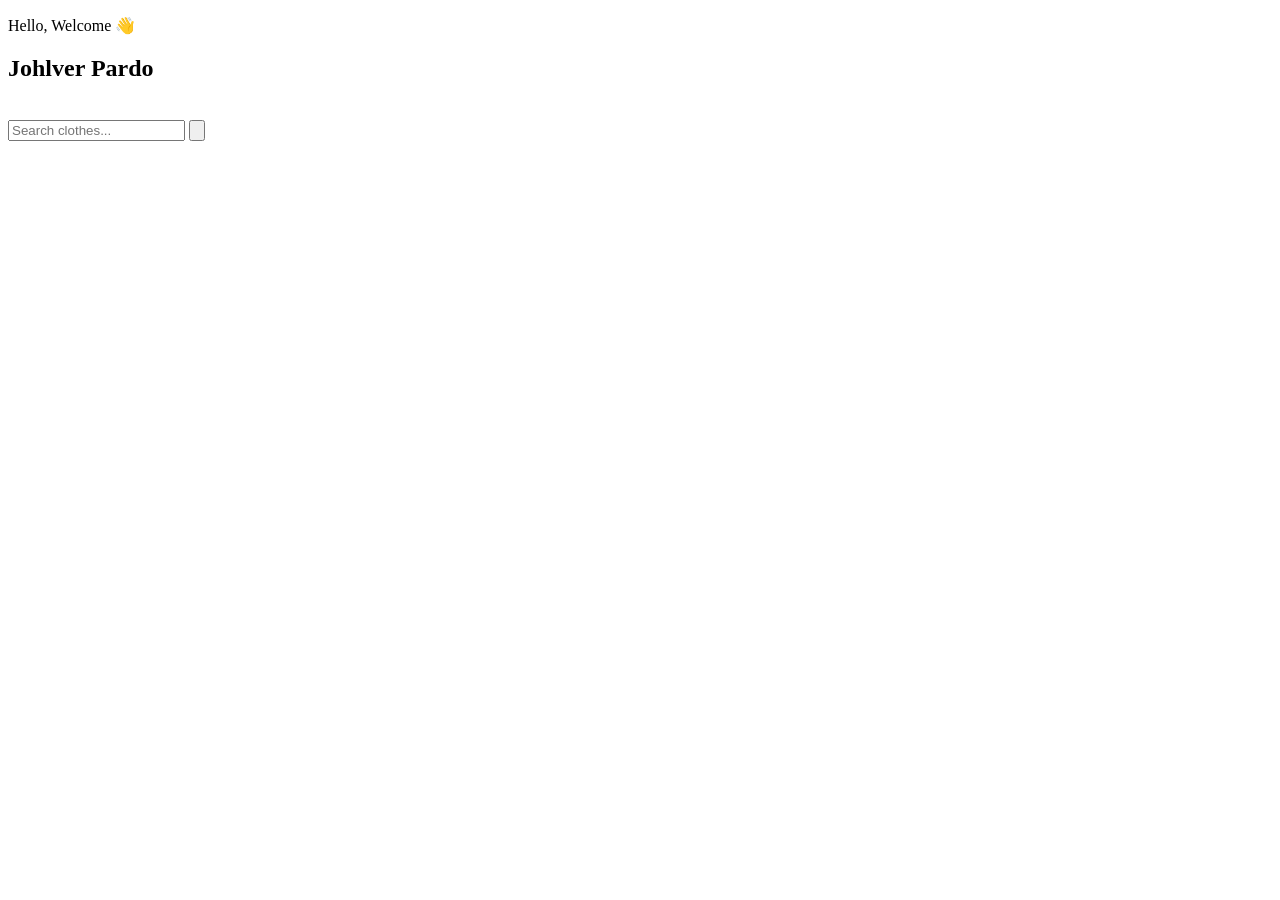
==== index.html @ 39182225 "feat: :sparkles: tarea bienvenida y barra de busqueda realiazada" ====
<!DOCTYPE html>
<html lang="en">
<head>
    <meta charset="UTF-8">
    <meta name="viewport" content="width=device-width, initial-scale=1.0">
    <title>Fashion App</title>
    <link rel="stylesheet" href="/css/style.css">
</head>
<body>

    <div class="container">
    <header>
    <div class="bienvenida">
        <p>Hello, Welcome 👋</p>
        <h2>Johlver Pardo</h2>
    </div>

    <img src="" class="perfil">

    </header>
    <div class="buscar">
        <input type="text" placeholder="Search clothes...">
        <button class="filtrar">
        <img src="/storage/img/Main Icon.png" alt="">
        </button>
    </div>
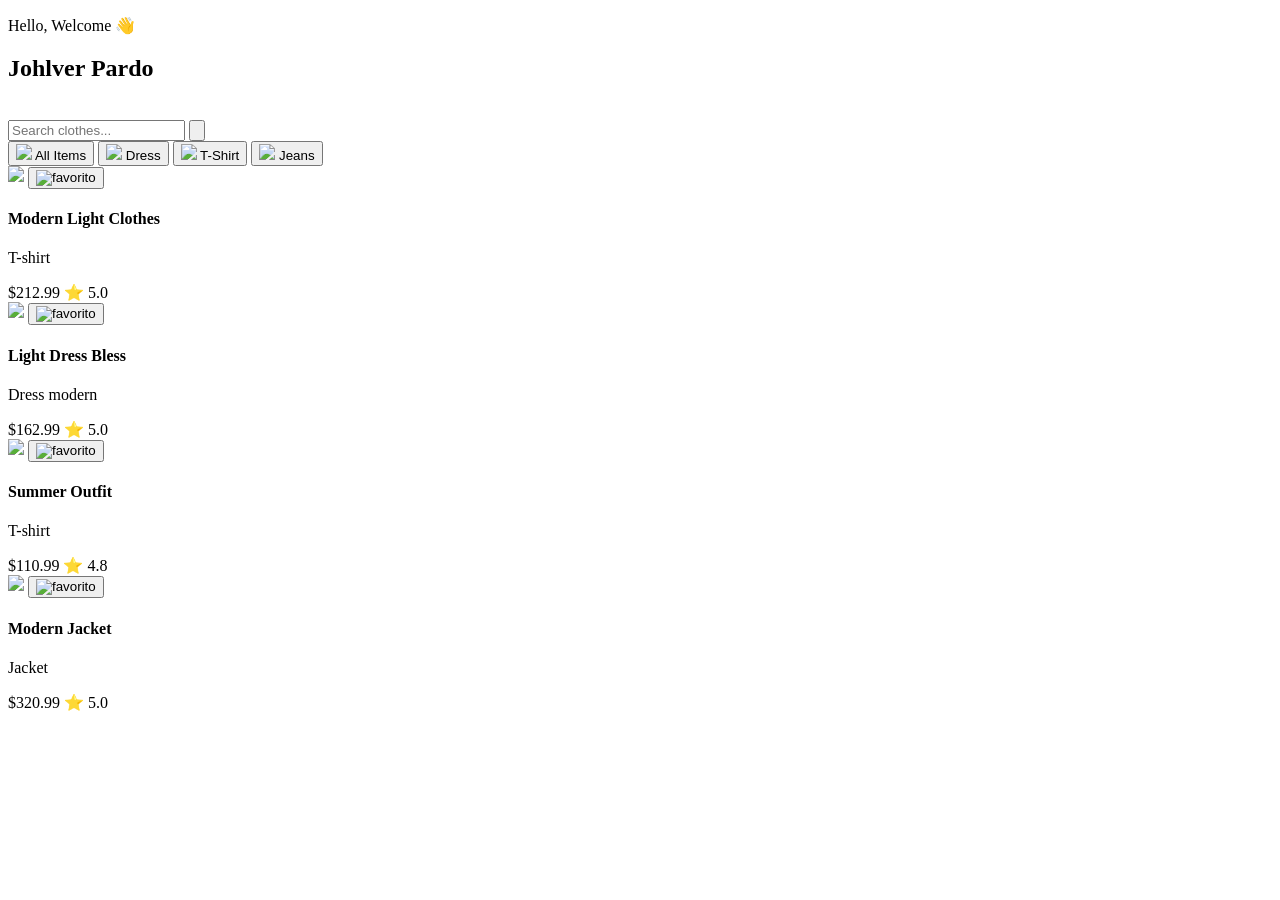
==== commit a616b1a8: "feat: :sparkles: se agrego categorias y precios" ====
--- a/index.html
+++ b/index.html
@@ -23,4 +23,75 @@
         <button class="filtrar">
         <img src="/storage/img/Main Icon.png" alt="">
         </button>
+    </div>
+     <div class="categorias">
+        <button class="active">
+        <img src="/storage/img/Default Icon.png">
+        All Items
+        </button>
+        <button>
+        <img src="/storage/img/Default Icon (1).png">
+        Dress
+        </button>
+        <button>
+        <img src="/storage/img/Default Icon (2).png">
+        T-Shirt
+        </button>
+        <button>
+        <img src="/storage/img/Default Icon (3).png">
+        Jeans
+        </button>
+    </div>
+    <div class="products">
+
+    <div class="card">
+    <img src="/storage/img/Library=Product1.png">
+    <button class="corazon">
+        <img src="/storage/img/Type=outline, Library=heart.png" alt="favorito">
+    </button>
+    <h4>Modern Light Clothes</h4>
+    <p class="type">T-shirt</p>
+
+    <div class="price">
+
+    <span>$212.99</span>
+    <span class="rating">⭐ 5.0</span>
+    </div>
+    </div>
+    <div class="card">
+    <img src="/storage/img/Library=Product2.png">
+    <button class="corazon">
+        <img src="/storage/img/Type=outline, Library=heart.png" alt="favorito">
+    </button>
+    <h4>Light Dress Bless</h4>
+    <p class="type">Dress modern</p>
+    <div class="price">
+    <span>$162.99</span>
+    <span class="rating">⭐ 5.0</span>
+    </div>
+    </div>
+    <div class="card">
+    <img src="/storage/img/Library=Product3.png">
+    <button class="corazon">
+        <img src="/storage/img/Type=outline, Library=heart.png" alt="favorito">
+    </button>
+    <h4>Summer Outfit</h4>
+    <p class="type">T-shirt</p>
+    <div class="price">
+    <span>$110.99</span>
+    <span class="rating">⭐ 4.8</span>
+    </div>
+    </div>
+    <div class="card">
+    <img src="/storage/img/Library=Product4.png">
+    <button class="corazon">
+        <img src="/storage/img/Type=outline, Library=heart.png" alt="favorito">
+    </button>
+    <h4>Modern Jacket</h4>
+    <p class="type">Jacket</p>
+    <div class="price">
+    <span>$320.99</span>
+    <span class="rating">⭐ 5.0</span>
+    </div>
+    </div>
     </div>
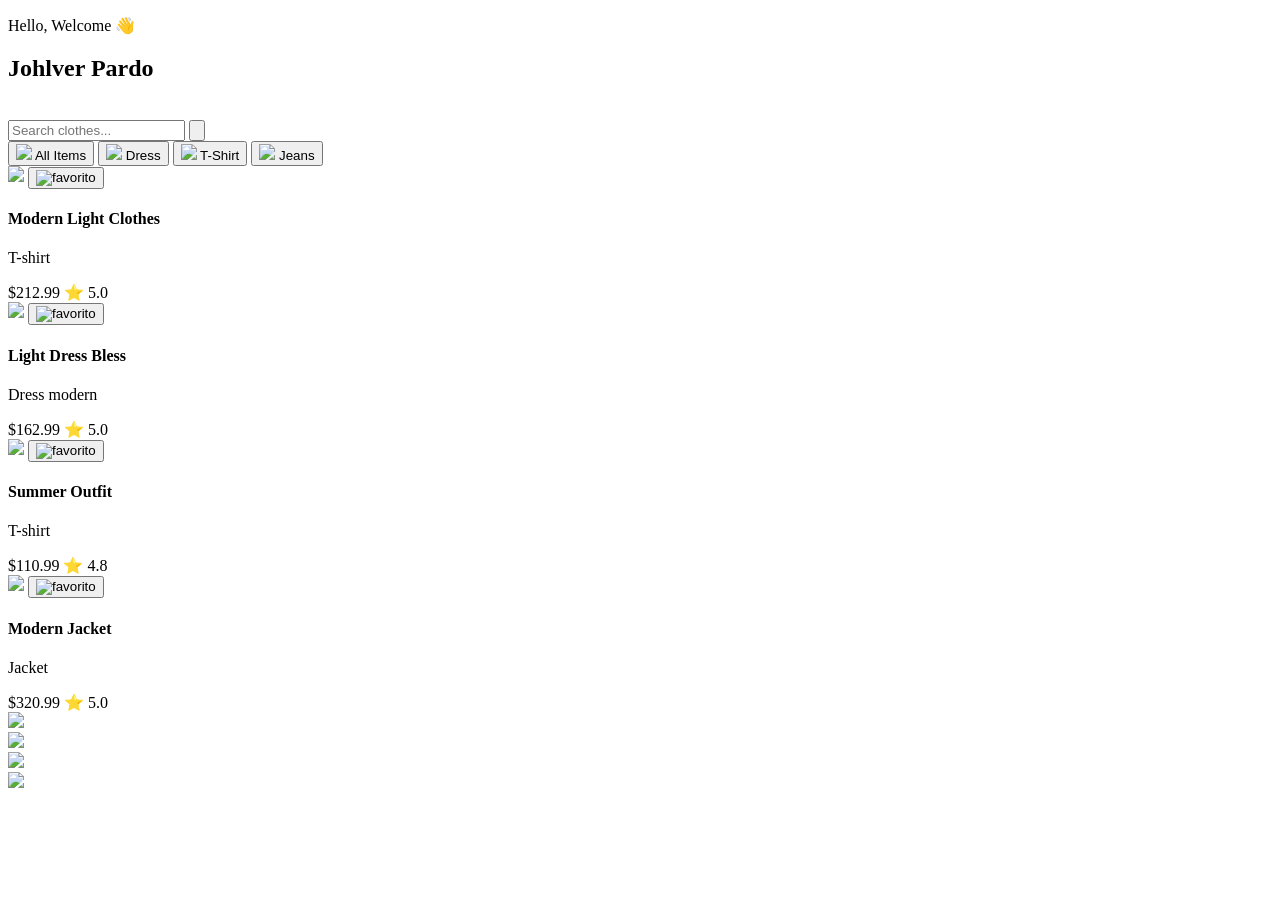
==== commit 1ce4559b: "feat: :sparkles: se agrego la barra inferior" ====
--- a/index.html
+++ b/index.html
@@ -94,4 +94,21 @@
     <span class="rating">⭐ 5.0</span>
     </div>
     </div>
-    </div>+    </div>
+    <nav class="iconos">
+    <div class="icon">
+    <img src="/storage/img/Type=outline, Library=home-2.png">
+    </div>
+    <div class="icon">
+    <img src="/storage/img/Type=outline, Library=shopping-bag.png">
+    </div>
+    <div class="icon">
+    <img src="/storage/img/Type=outline, Library=heart.png">
+    </div>
+    <div class="icon">
+    <img src="/storage/img/Type=outline, Library=profile.png">
+    </div>
+    </nav>
+    </div>
+</body>
+</html>
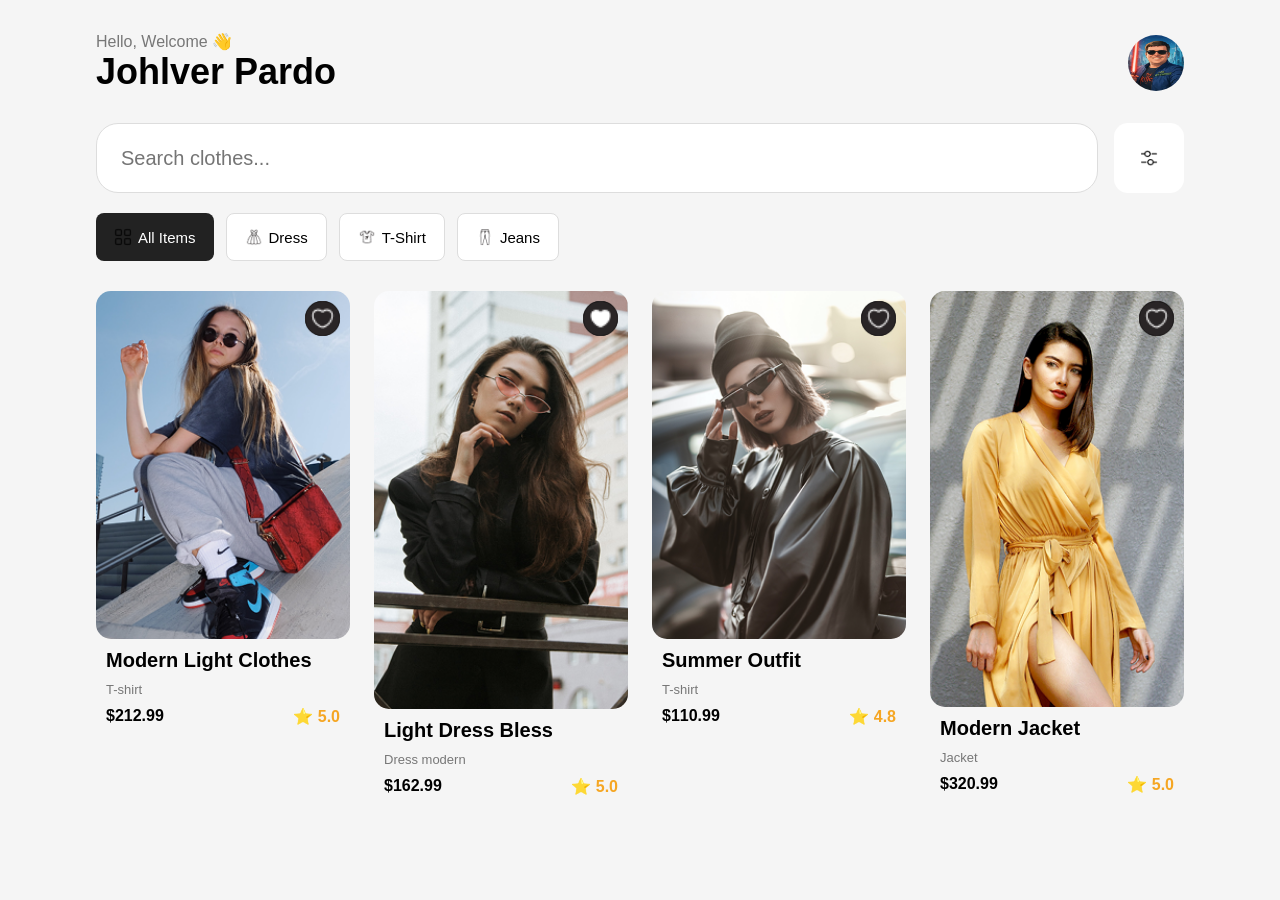
==== commit f390d624: "feat: :sparkles: se agrego detail" ====
--- a/index.html
+++ b/index.html
@@ -15,7 +15,7 @@
         <h2>Johlver Pardo</h2>
     </div>
 
-    <img src="" class="perfil">
+    <img src="/storage/img/jolhver.webp" class="perfil">
 
     </header>
     <div class="buscar">
@@ -47,7 +47,7 @@
     <div class="card">
     <img src="/storage/img/Library=Product1.png">
     <button class="corazon">
-        <img src="/storage/img/Type=outline, Library=heart.png" alt="favorito">
+    <img src="/storage/img/heart.png" alt="favorite">
     </button>
     <h4>Modern Light Clothes</h4>
     <p class="type">T-shirt</p>
@@ -61,7 +61,7 @@
     <div class="card">
     <img src="/storage/img/Library=Product2.png">
     <button class="corazon">
-        <img src="/storage/img/Type=outline, Library=heart.png" alt="favorito">
+    <img src="/storage/img/heart (2).png" alt="favorite">
     </button>
     <h4>Light Dress Bless</h4>
     <p class="type">Dress modern</p>
@@ -73,7 +73,7 @@
     <div class="card">
     <img src="/storage/img/Library=Product3.png">
     <button class="corazon">
-        <img src="/storage/img/Type=outline, Library=heart.png" alt="favorito">
+    <img src="/storage/img/heart.png" alt="favorite">
     </button>
     <h4>Summer Outfit</h4>
     <p class="type">T-shirt</p>
@@ -85,7 +85,7 @@
     <div class="card">
     <img src="/storage/img/Library=Product4.png">
     <button class="corazon">
-        <img src="/storage/img/Type=outline, Library=heart.png" alt="favorito">
+    <img src="/storage/img/heart.png" alt="favorite">
     </button>
     <h4>Modern Jacket</h4>
     <p class="type">Jacket</p>
--- a/css/style.css
+++ b/css/style.css
@@ -0,0 +1,355 @@
+*{
+margin:0;
+padding:0;
+box-sizing:border-box;
+font-family:Arial, Helvetica, sans-serif;
+}
+
+body{
+background:#f5f5f5;
+}
+
+/* CONTENEDOR PRINCIPAL */
+
+.container{
+width:90%;
+max-width:1200px;
+margin:40px auto;
+}
+
+/* HEADER */
+
+header{
+display:flex;
+justify-content:space-between;
+align-items:center;
+margin-bottom:30px;
+}
+
+.bienvenida p{
+color:#777;
+font-size:14px;
+}
+
+.perfil{
+width:50px;
+height:50px;
+border-radius:50%;
+}
+
+/* BUSCADOR */
+
+.buscar{
+display:flex;
+gap:10px;
+margin-bottom:20px;
+}
+
+.buscar input{
+flex:1;
+padding:12px;
+border:1px solid #ddd;
+border-radius:8px;
+font-size:14px;
+}
+
+.filtrar{
+width:40px;
+height:40px;
+border:none;
+border-radius:8px;
+background-color: #fff;
+display:flex;
+align-items:center;
+justify-content:center;
+cursor:pointer;
+}
+
+.filtrar img{
+width:18px;
+height:18px;
+filter:invert(1);
+}
+.categorias{
+display:flex;
+gap:12px;
+margin-bottom:30px;
+flex-wrap:wrap;
+}
+
+.categorias button{
+display:flex;
+align-items:center;
+gap:6px;
+
+padding:8px 12px;
+
+border:1px solid #ddd;
+background:white;
+border-radius:8px;
+
+cursor:pointer;
+font-size:14px;
+}
+
+.categorias button img{
+width:18px;
+height:18px;
+object-fit:contain;
+}
+
+.categorias .active{
+background:#222;
+color:white;
+border:none;
+}
+
+.categorias .active img{
+filter:invert(1);
+}
+
+/* PRODUCTOS */
+
+.products{
+display:grid;
+grid-template-columns:repeat(2,1fr);
+gap:20px;
+}
+
+
+/* TARJETA DEL PRODUCTO */
+.card {
+  position: relative;
+}
+
+/* BOTON CORAZON */
+.corazon {
+  position: absolute;
+  top: 10px;
+  right: 10px;
+  width: 35px;
+  height: 35px;
+  border: none;
+  border-radius: 50%;
+  background: black;
+  display: flex;
+  justify-content: center;
+  align-items: center;
+  cursor: pointer;
+}
+
+/* IMAGEN DEL CORAZON */
+.corazon img {
+  width: 16px;
+  height: 16px;
+}
+.card img{
+width:100%;
+height:auto;       
+border-radius:15px;
+display:block;
+}
+
+.card h4{
+margin:10px;
+font-size:16px;
+}
+
+.type{
+margin:0 10px;
+font-size:13px;
+color:#777;
+}
+
+.price{
+display:flex;
+justify-content:space-between;
+margin:10px;
+font-weight:bold;
+}
+
+.rating{
+color:#f5a623;
+}
+
+/* ICONOS ABAJO */
+
+.iconos{
+position:fixed;
+bottom:20px;
+left:50%;
+transform:translateX(-50%);
+width:90%;
+max-width:360px;
+background:#1e1e1e;
+border-radius:24px;
+display:flex;
+justify-content:space-around;
+padding:14px 0;
+color:#fff;
+font-size:20px;
+}
+
+.icono img{
+color:#fff;
+text-decoration:none;
+}
+@media (min-width:768px){
+
+.container{
+max-width:900px;
+margin:auto;
+padding:28px;
+}
+
+/* HEADER */
+
+.bienvenida h2{
+font-size:32px;
+}
+
+.bienvenida p{
+font-size:15px;
+}
+
+.perfil{
+width:56px;
+height:56px;
+}
+
+/* BUSQUEDA */
+
+.buscar{
+display:flex;
+gap:16px;
+width:100%;
+}
+
+.buscar input{
+flex:1;
+height:60px;
+font-size:18px;
+padding:0 20px;
+border-radius:18px;
+}
+
+.filtrar{
+width:64px;
+height:60px;
+border-radius:14px;
+}
+
+/* CATEGORIAS */
+
+.categorias{
+gap:12px;
+flex-wrap:wrap;
+}
+
+.categorias button{
+min-height:46px;
+padding:0 16px;
+font-size:15px;
+}
+
+/* PRODUCTOS */
+
+.products{
+grid-template-columns:repeat(2,1fr);
+gap:24px 20px;
+}
+
+.card h4{
+font-size:22px;
+}
+
+.type{
+font-size:14px;
+}
+
+.price,
+.rating{
+font-size:18px;
+}
+
+}
+
+
+
+/* ========================= */
+/* COMPUTADOR */
+/* ========================= */
+
+@media (min-width:1024px){
+
+.container{
+max-width:1200px;
+margin:auto;
+padding:32px;
+}
+
+/* HEADER */
+
+.bienvenida h2{
+font-size:36px;
+}
+
+.bienvenida p{
+font-size:16px;
+}
+
+/* BUSQUEDA EXPANDIDA */
+
+.buscar{
+width:100%;
+max-width:1100px;   /* hace que la barra se expanda */
+margin-top:10px;
+}
+
+.buscar input{
+flex:1;
+height:70px;       /* más grande como antes */
+font-size:20px;
+padding:0 24px;
+border-radius:22px;
+}
+
+.filtrar{
+width:70px;
+height:70px;
+}
+
+/* CATEGORIAS */
+
+.categorias button{
+min-height:48px;
+padding:0 18px;
+}
+
+/* PRODUCTOS */
+
+.products{
+grid-template-columns:repeat(4,1fr);
+gap:24px;
+}
+
+.card h4{
+font-size:20px;
+}
+
+.type{
+font-size:13px;
+}
+
+.price,
+.rating{
+font-size:16px;
+}
+
+/* OCULTAR MENU INFERIOR EN PC */
+
+.iconos{
+display:none;
+}
+
+}
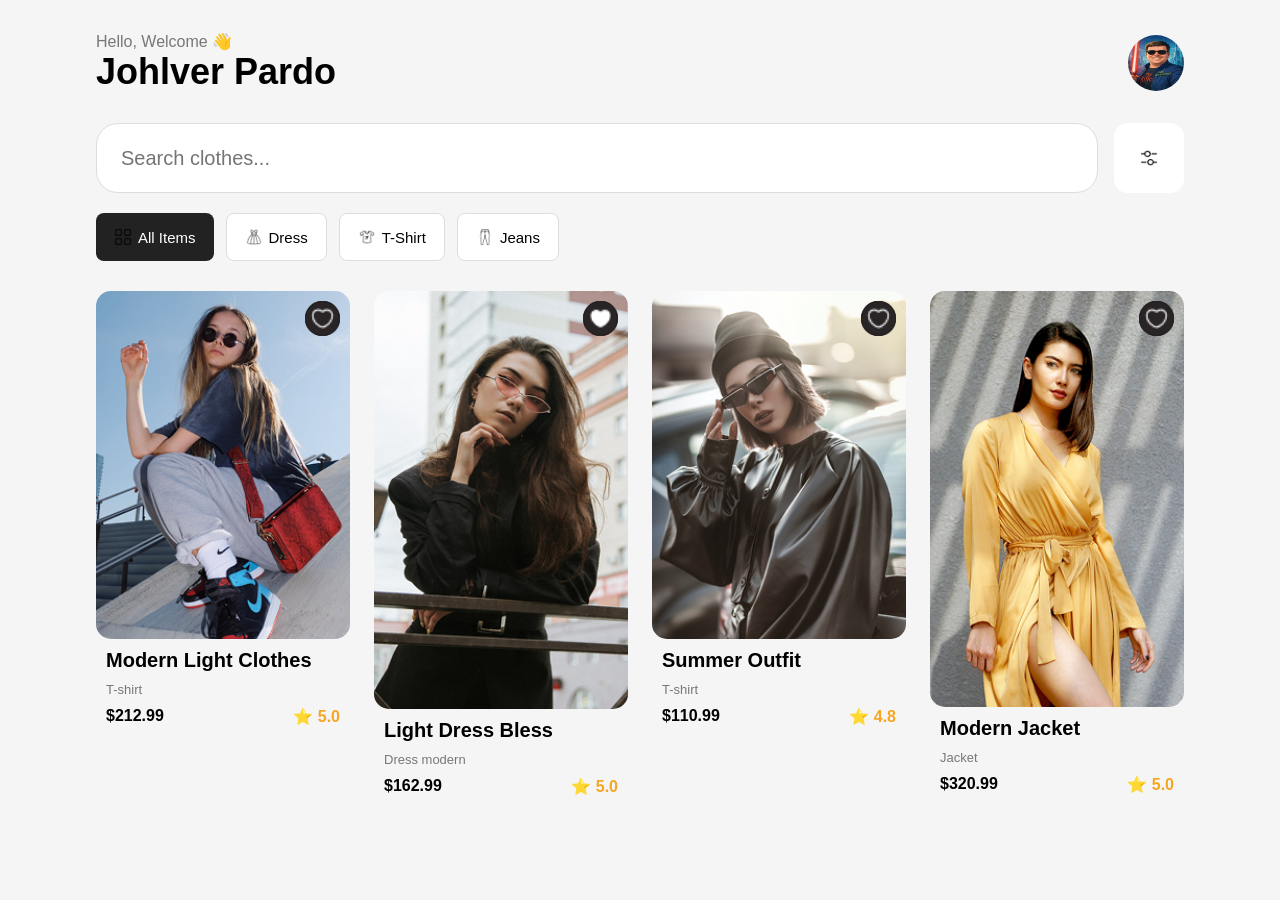
==== commit 1e6f774a: "feat: :sparkles: se agrego README" ====
--- a/index.html
+++ b/index.html
@@ -4,6 +4,7 @@
     <meta charset="UTF-8">
     <meta name="viewport" content="width=device-width, initial-scale=1.0">
     <title>Fashion App</title>
+    <link rel="stylesheet" href="/css/variables.css">
     <link rel="stylesheet" href="/css/style.css">
 </head>
 <body>
@@ -45,21 +46,23 @@
     <div class="products">
 
     <div class="card">
+    <a href="/views/detail.html">
     <img src="/storage/img/Library=Product1.png">
+    </a>
     <button class="corazon">
     <img src="/storage/img/heart.png" alt="favorite">
     </button>
     <h4>Modern Light Clothes</h4>
     <p class="type">T-shirt</p>
-
     <div class="price">
-
     <span>$212.99</span>
     <span class="rating">⭐ 5.0</span>
     </div>
     </div>
     <div class="card">
-    <img src="/storage/img/Library=Product2.png">
+    <a href="/views/detail.html">
+    <img src="/storage/img/Library=Product2.png" alt="product">
+    </a>
     <button class="corazon">
     <img src="/storage/img/heart (2).png" alt="favorite">
     </button>
@@ -71,7 +74,9 @@
     </div>
     </div>
     <div class="card">
+    <a href="/views/detail.html">
     <img src="/storage/img/Library=Product3.png">
+    </a>
     <button class="corazon">
     <img src="/storage/img/heart.png" alt="favorite">
     </button>
@@ -83,7 +88,9 @@
     </div>
     </div>
     <div class="card">
+    <a href="/views/detail.html">
     <img src="/storage/img/Library=Product4.png">
+    </a>
     <button class="corazon">
     <img src="/storage/img/heart.png" alt="favorite">
     </button>
--- a/css/variables.css
+++ b/css/variables.css
@@ -0,0 +1,59 @@
+:root {
+  --color-primary: #252525;
+  --color-primary-dark: #121111;
+  --color-primary-light: #F2F2F2;
+
+  --color-secondary: #252525;
+  --color-secondary-mid: #787678;
+  --color-secondary-light: #A9A9A2;
+
+  --color-border: #F2F2F2;
+  --color-success: #252525;
+  --color-warning: #787678;
+  --color-star: #252525;
+
+  --font-primary: 'Encode Sans', sans-serif;
+
+  --text-xs: 0.75rem;
+  --text-sm: 0.875rem;
+  --text-base: 1rem;
+  --text-lg: 1.125rem;
+  --text-xl: 1.25rem;
+  --text-2xl: 1.5rem;
+  --text-3xl: 1.875rem;
+
+  --weight-regular: 400;
+  --weight-medium: 500;
+  --weight-semibold: 600;
+  --weight-bold: 700;
+
+  --space-1: 0.25rem;
+  --space-2: 0.5rem;
+  --space-3: 0.75rem;
+  --space-4: 1rem;
+  --space-5: 1.25rem;
+  --space-6: 1.5rem;
+  --space-8: 2rem;
+  --space-10: 2.5rem;
+  --space-12: 3rem;
+  --space-16: 4rem;
+
+  --radius-sm: 6px;
+  --radius-md: 12px;
+  --radius-lg: 20px;
+  --radius-xl: 28px;
+  --radius-full: 9999px;
+
+  --shadow-xs: 0 1px 3px rgba(0, 0, 0, 0.06);
+  --shadow-sm: 0 2px 8px rgba(0, 0, 0, 0.08);
+  --shadow-md: 0 4px 16px rgba(0, 0, 0, 0.10);
+  --shadow-lg: 0 8px 32px rgba(0, 0, 0, 0.12);
+
+  --transition-fast: 0.15s ease;
+  --transition-normal: 0.25s ease;
+  --transition-slow: 0.4s ease;
+
+  --max-width: 430px;
+  --nav-height: 64px;
+  --topbar-height: 56px;
+}
--- a/css/style.css
+++ b/css/style.css
@@ -1,128 +1,118 @@
-*{
-margin:0;
-padding:0;
-box-sizing:border-box;
-font-family:Arial, Helvetica, sans-serif;
-}
-
-body{
-background:#f5f5f5;
-}
-
-/* CONTENEDOR PRINCIPAL */
-
-.container{
-width:90%;
-max-width:1200px;
-margin:40px auto;
-}
-
-/* HEADER */
-
-header{
-display:flex;
-justify-content:space-between;
-align-items:center;
-margin-bottom:30px;
-}
-
-.bienvenida p{
-color:#777;
-font-size:14px;
-}
-
-.perfil{
-width:50px;
-height:50px;
-border-radius:50%;
-}
-
-/* BUSCADOR */
-
-.buscar{
-display:flex;
-gap:10px;
-margin-bottom:20px;
-}
-
-.buscar input{
-flex:1;
-padding:12px;
-border:1px solid #ddd;
-border-radius:8px;
-font-size:14px;
-}
-
-.filtrar{
-width:40px;
-height:40px;
-border:none;
-border-radius:8px;
-background-color: #fff;
-display:flex;
-align-items:center;
-justify-content:center;
-cursor:pointer;
-}
-
-.filtrar img{
-width:18px;
-height:18px;
-filter:invert(1);
-}
-.categorias{
-display:flex;
-gap:12px;
-margin-bottom:30px;
-flex-wrap:wrap;
-}
-
-.categorias button{
-display:flex;
-align-items:center;
-gap:6px;
-
-padding:8px 12px;
-
-border:1px solid #ddd;
-background:white;
-border-radius:8px;
-
-cursor:pointer;
-font-size:14px;
-}
-
-.categorias button img{
-width:18px;
-height:18px;
-object-fit:contain;
-}
-
-.categorias .active{
-background:#222;
-color:white;
-border:none;
-}
-
-.categorias .active img{
-filter:invert(1);
-}
-
-/* PRODUCTOS */
-
-.products{
-display:grid;
-grid-template-columns:repeat(2,1fr);
-gap:20px;
-}
-
-
-/* TARJETA DEL PRODUCTO */
+* {
+  margin: 0;
+  padding: 0;
+  box-sizing: border-box;
+  font-family: Arial, Helvetica, sans-serif;
+}
+
+body {
+  background: #f5f5f5;
+}
+
+.container {
+  width: 90%;
+  max-width: 1200px;
+  margin: 40px auto;
+}
+
+header {
+  display: flex;
+  justify-content: space-between;
+  align-items: center;
+  margin-bottom: 30px;
+}
+
+.bienvenida p {
+  color: #777;
+  font-size: 14px;
+}
+
+.perfil {
+  width: 50px;
+  height: 50px;
+  border-radius: 50%;
+}
+
+.buscar {
+  display: flex;
+  gap: 10px;
+  margin-bottom: 20px;
+}
+
+.buscar input {
+  flex: 1;
+  padding: 12px;
+  border: 1px solid #ddd;
+  border-radius: 8px;
+  font-size: 14px;
+}
+
+.filtrar {
+  width: 40px;
+  height: 40px;
+  border: none;
+  border-radius: 8px;
+  background-color: #fff;
+  display: flex;
+  align-items: center;
+  justify-content: center;
+  cursor: pointer;
+}
+
+.filtrar img {
+  width: 18px;
+  height: 18px;
+  filter: invert(1);
+}
+
+.categorias {
+  display: flex;
+  gap: 12px;
+  margin-bottom: 30px;
+  flex-wrap: wrap;
+}
+
+.categorias button {
+  display: flex;
+  align-items: center;
+  gap: 6px;
+
+  padding: 8px 12px;
+
+  border: 1px solid #ddd;
+  background: white;
+  border-radius: 8px;
+
+  cursor: pointer;
+  font-size: 14px;
+}
+
+.categorias button img {
+  width: 18px;
+  height: 18px;
+  object-fit: contain;
+}
+
+.categorias .active {
+  background: #222;
+  color: white;
+  border: none;
+}
+
+.categorias .active img {
+  filter: invert(1);
+}
+
+.products {
+  display: grid;
+  grid-template-columns: repeat(2, 1fr);
+  gap: 20px;
+}
+
 .card {
   position: relative;
 }
 
-/* BOTON CORAZON */
 .corazon {
   position: absolute;
   top: 10px;
@@ -138,218 +128,197 @@
   cursor: pointer;
 }
 
-/* IMAGEN DEL CORAZON */
 .corazon img {
   width: 16px;
   height: 16px;
 }
-.card img{
-width:100%;
-height:auto;       
-border-radius:15px;
-display:block;
-}
-
-.card h4{
-margin:10px;
-font-size:16px;
-}
-
-.type{
-margin:0 10px;
-font-size:13px;
-color:#777;
-}
-
-.price{
-display:flex;
-justify-content:space-between;
-margin:10px;
-font-weight:bold;
-}
-
-.rating{
-color:#f5a623;
-}
-
-/* ICONOS ABAJO */
-
-.iconos{
-position:fixed;
-bottom:20px;
-left:50%;
-transform:translateX(-50%);
-width:90%;
-max-width:360px;
-background:#1e1e1e;
-border-radius:24px;
-display:flex;
-justify-content:space-around;
-padding:14px 0;
-color:#fff;
-font-size:20px;
-}
-
-.icono img{
-color:#fff;
-text-decoration:none;
-}
-@media (min-width:768px){
-
-.container{
-max-width:900px;
-margin:auto;
-padding:28px;
-}
-
-/* HEADER */
-
-.bienvenida h2{
-font-size:32px;
-}
-
-.bienvenida p{
-font-size:15px;
-}
-
-.perfil{
-width:56px;
-height:56px;
-}
-
-/* BUSQUEDA */
-
-.buscar{
-display:flex;
-gap:16px;
-width:100%;
-}
-
-.buscar input{
-flex:1;
-height:60px;
-font-size:18px;
-padding:0 20px;
-border-radius:18px;
-}
-
-.filtrar{
-width:64px;
-height:60px;
-border-radius:14px;
-}
-
-/* CATEGORIAS */
-
-.categorias{
-gap:12px;
-flex-wrap:wrap;
-}
-
-.categorias button{
-min-height:46px;
-padding:0 16px;
-font-size:15px;
-}
-
-/* PRODUCTOS */
-
-.products{
-grid-template-columns:repeat(2,1fr);
-gap:24px 20px;
-}
-
-.card h4{
-font-size:22px;
-}
-
-.type{
-font-size:14px;
-}
-
-.price,
-.rating{
-font-size:18px;
-}
-
-}
-
-
-
-/* ========================= */
-/* COMPUTADOR */
-/* ========================= */
-
-@media (min-width:1024px){
-
-.container{
-max-width:1200px;
-margin:auto;
-padding:32px;
-}
-
-/* HEADER */
-
-.bienvenida h2{
-font-size:36px;
-}
-
-.bienvenida p{
-font-size:16px;
-}
-
-/* BUSQUEDA EXPANDIDA */
-
-.buscar{
-width:100%;
-max-width:1100px;   /* hace que la barra se expanda */
-margin-top:10px;
-}
-
-.buscar input{
-flex:1;
-height:70px;       /* más grande como antes */
-font-size:20px;
-padding:0 24px;
-border-radius:22px;
-}
-
-.filtrar{
-width:70px;
-height:70px;
-}
-
-/* CATEGORIAS */
-
-.categorias button{
-min-height:48px;
-padding:0 18px;
-}
-
-/* PRODUCTOS */
-
-.products{
-grid-template-columns:repeat(4,1fr);
-gap:24px;
-}
-
-.card h4{
-font-size:20px;
-}
-
-.type{
-font-size:13px;
-}
-
-.price,
-.rating{
-font-size:16px;
-}
-
-/* OCULTAR MENU INFERIOR EN PC */
-
-.iconos{
-display:none;
-}
+
+.card img {
+  width: 100%;
+  height: auto;
+  border-radius: 15px;
+  display: block;
+}
+
+.card h4 {
+  margin: 10px;
+  font-size: 16px;
+}
+
+.type {
+  margin: 0 10px;
+  font-size: 13px;
+  color: #777;
+}
+
+.price {
+  display: flex;
+  justify-content: space-between;
+  margin: 10px;
+  font-weight: bold;
+}
+
+.rating {
+  color: #f5a623;
+}
+
+.iconos {
+  position: fixed;
+  bottom: 20px;
+  left: 50%;
+  transform: translateX(-50%);
+  width: 90%;
+  max-width: 360px;
+  background: #1e1e1e;
+  border-radius: 24px;
+  display: flex;
+  justify-content: space-around;
+  padding: 14px 0;
+  color: #fff;
+  font-size: 20px;
+}
+
+.iconos img {
+  filter: brightness(0) invert(1);
+}
+
+.icono img {
+  color: #fff;
+  text-decoration: none;
+}
+
+@media (min-width:768px) {
+
+  .container {
+    max-width: 900px;
+    margin: auto;
+    padding: 28px;
+  }
+
+  .bienvenida h2 {
+    font-size: 32px;
+  }
+
+  .bienvenida p {
+    font-size: 15px;
+  }
+
+  .perfil {
+    width: 56px;
+    height: 56px;
+  }
+
+  .buscar {
+    display: flex;
+    gap: 16px;
+    width: 100%;
+  }
+
+  .buscar input {
+    flex: 1;
+    height: 60px;
+    font-size: 18px;
+    padding: 0 20px;
+    border-radius: 18px;
+  }
+
+  .filtrar {
+    width: 64px;
+    height: 60px;
+    border-radius: 14px;
+  }
+
+  .categorias {
+    gap: 12px;
+    flex-wrap: wrap;
+  }
+
+  .categorias button {
+    min-height: 46px;
+    padding: 0 16px;
+    font-size: 15px;
+  }
+
+  .products {
+    grid-template-columns: repeat(2, 1fr);
+    gap: 24px 20px;
+  }
+
+  .card h4 {
+    font-size: 22px;
+  }
+
+  .type {
+    font-size: 14px;
+  }
+
+  .price,
+  .rating {
+    font-size: 18px;
+  }
+
+}
+
+@media (min-width:1024px) {
+
+  .container {
+    max-width: 1200px;
+    margin: auto;
+    padding: 32px;
+  }
+
+  .bienvenida h2 {
+    font-size: 36px;
+  }
+
+  .bienvenida p {
+    font-size: 16px;
+  }
+
+  .buscar {
+    width: 100%;
+    max-width: 1100px;
+    margin-top: 10px;
+  }
+
+  .buscar input {
+    flex: 1;
+    height: 70px;
+    font-size: 20px;
+    padding: 0 24px;
+    border-radius: 22px;
+  }
+
+  .filtrar {
+    width: 70px;
+    height: 70px;
+  }
+
+  .categorias button {
+    min-height: 48px;
+    padding: 0 18px;
+  }
+
+  .products {
+    grid-template-columns: repeat(4, 1fr);
+    gap: 24px;
+  }
+
+  .card h4 {
+    font-size: 20px;
+  }
+
+  .type {
+    font-size: 13px;
+  }
+
+  .price,
+  .rating {
+    font-size: 16px;
+  }
+
+  .iconos {
+    display: none;
+  }
 
 }
